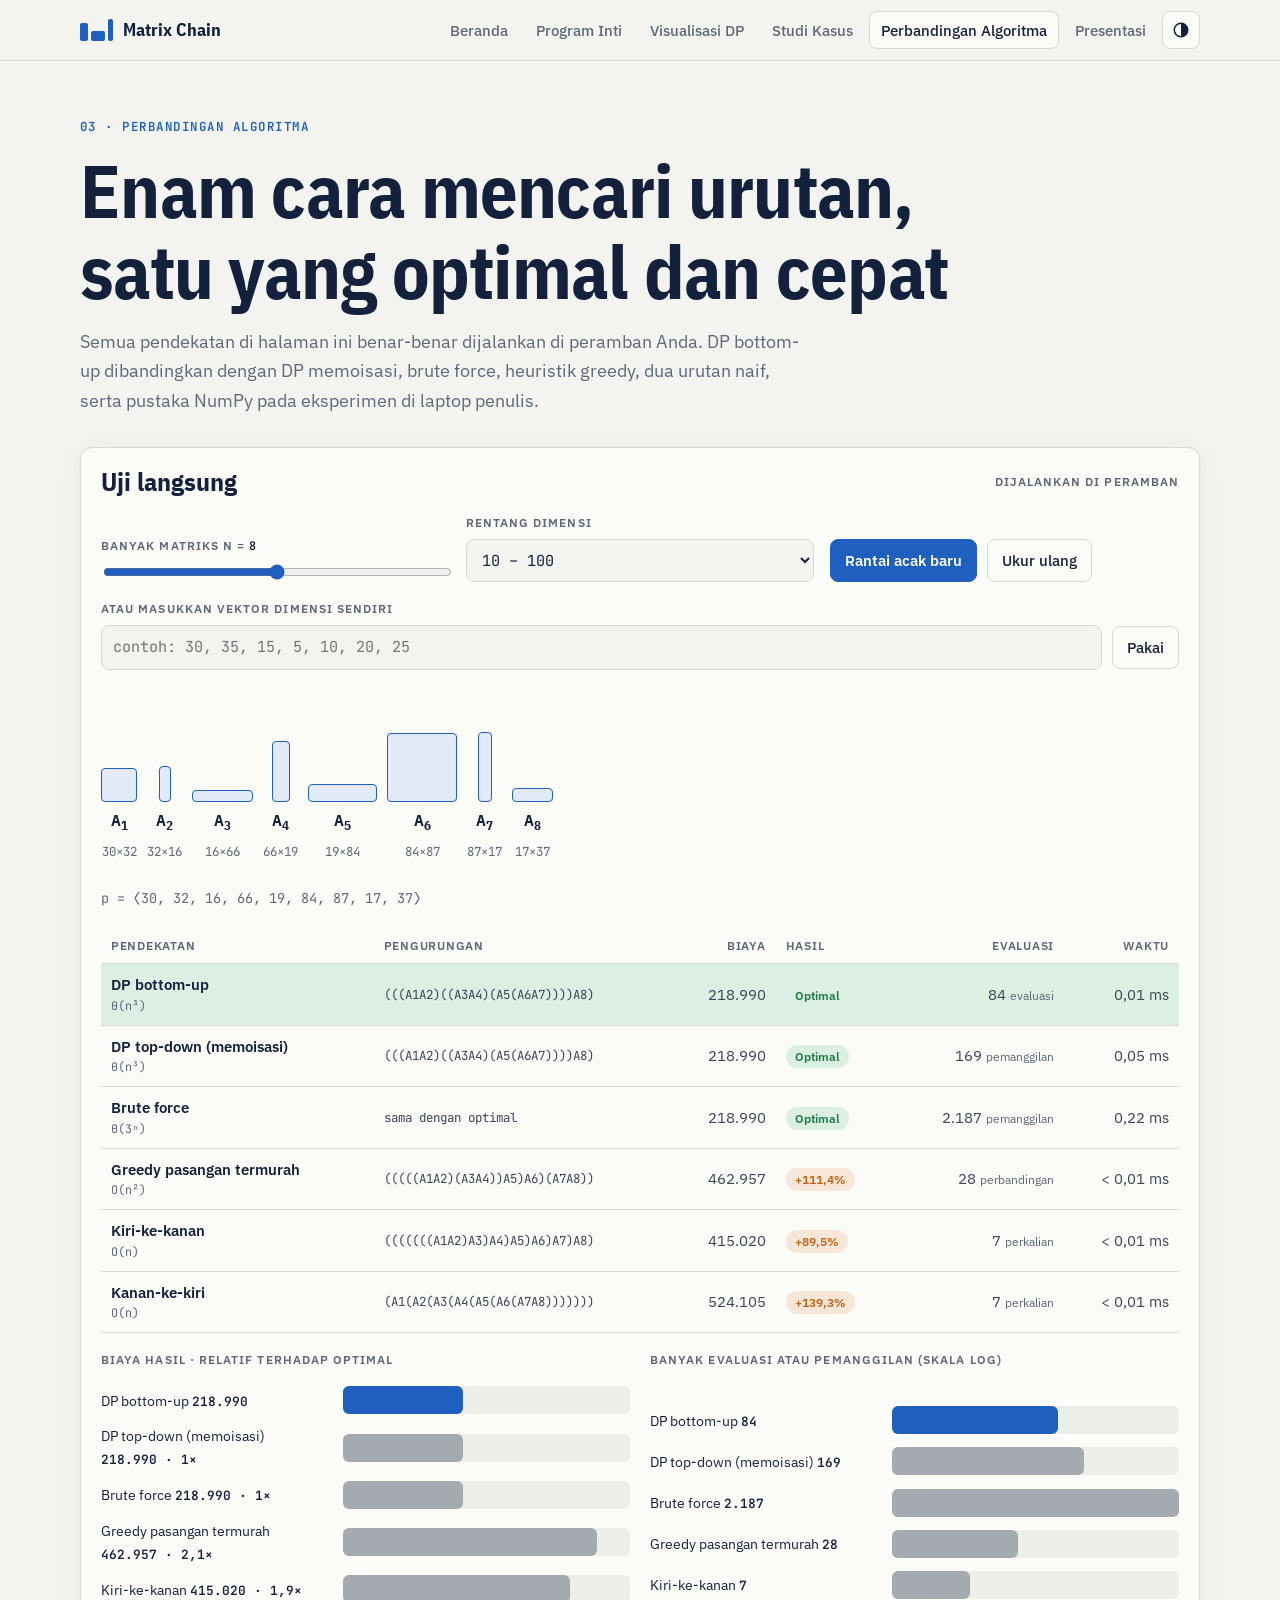
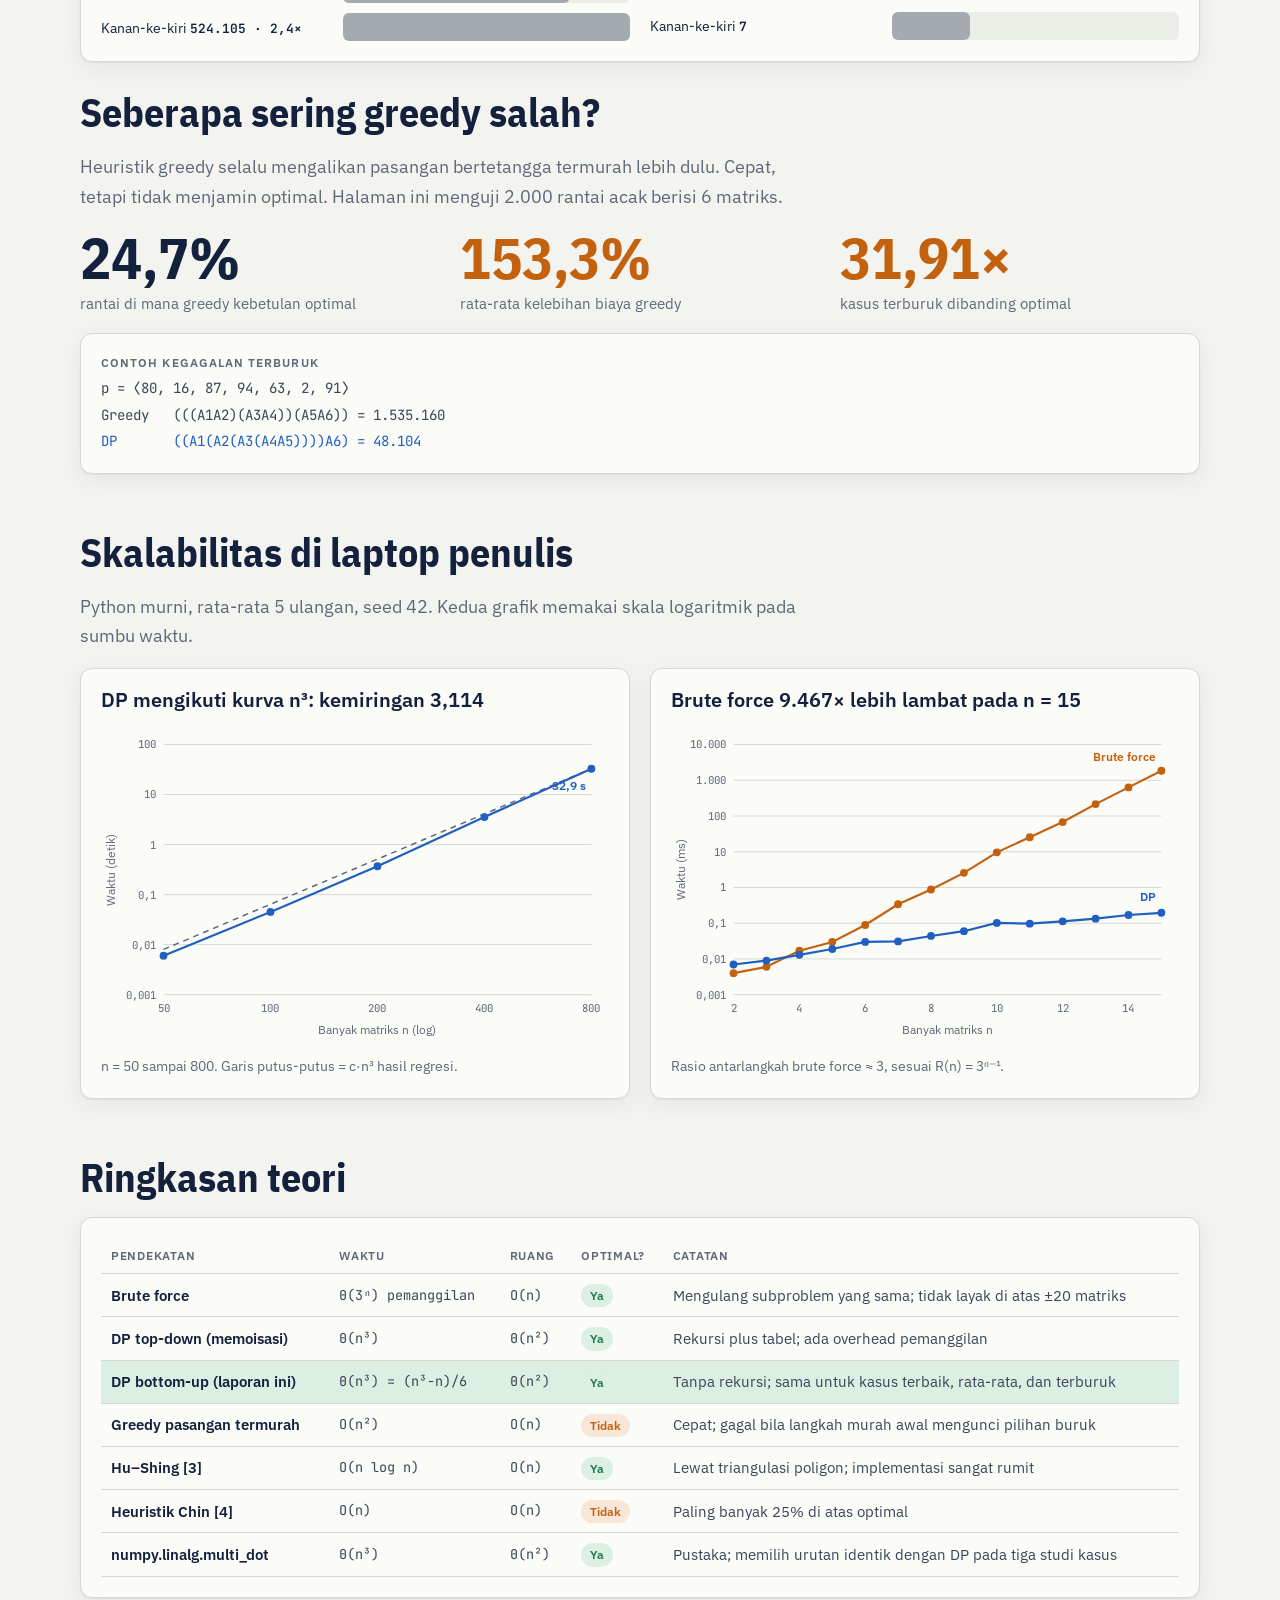
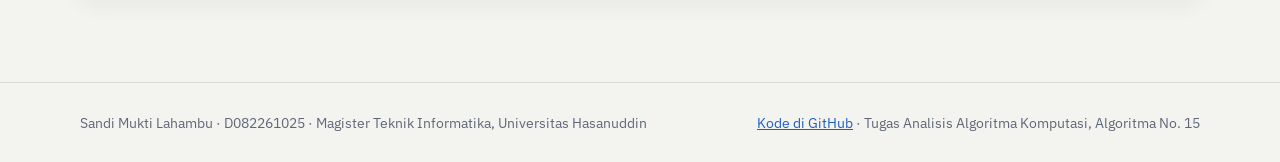
==== perbandingan.html @ c2e3f1bb "Add Matrix Chain Multiplication implementation and visualization - Implemented matrix_chain_order an" ====
<!doctype html>
<html lang="id">
<head>
<meta charset="utf-8">
<meta name="viewport" content="width=device-width, initial-scale=1, viewport-fit=cover">
<title>Perbandingan Algoritma MCM</title>
<link rel="preconnect" href="https://fonts.googleapis.com">
<link rel="stylesheet" href="https://fonts.googleapis.com/css2?family=IBM+Plex+Sans+Condensed:wght@600;700&family=IBM+Plex+Sans:wght@400;500;600&family=JetBrains+Mono:wght@400;600&display=swap">
<link rel="stylesheet" href="assets/style.css">
<script src="assets/algoritma.js"></script>
<script src="assets/mcm.js"></script>
<style>
.ctl{display:grid;grid-template-columns:repeat(auto-fit,minmax(min(100%,220px),1fr));gap:16px;align-items:end}
.ctl output{font-family:var(--font-mono);color:var(--ink);font-weight:600}
.algo-name{font-weight:600;color:var(--ink)}
.algo-name small{display:block;font-weight:400;color:var(--muted);font-family:var(--font-mono);font-size:.74rem}
.chart svg{width:100%;height:auto;display:block}
.greedy-ex{font-family:var(--font-mono);font-size:.88rem;display:grid;gap:4px}
</style>
</head>
<body data-page="perbandingan">
<main class="wrap">
  <header class="page-head">
    <p class="eyebrow">03 · Perbandingan algoritma</p>
    <h1>Enam cara mencari urutan, satu yang optimal dan cepat</h1>
    <p class="lead">Semua pendekatan di halaman ini benar-benar dijalankan di peramban Anda. DP bottom-up dibandingkan dengan DP memoisasi, brute force, heuristik greedy, dua urutan naif, serta pustaka NumPy pada eksperimen di laptop penulis.</p>
  </header>

  <section class="panel stack" style="gap:18px" aria-labelledby="runTitle">
    <div class="row" style="justify-content:space-between"><h2 id="runTitle" style="font-size:1.6rem">Uji langsung</h2><span class="label">dijalankan di peramban</span></div>
    <div class="ctl">
      <label class="field"><span class="label">Banyak matriks n = <output id="nOut">8</output></span><input type="range" id="n" min="2" max="14" value="8"></label>
      <label class="field"><span class="label">Rentang dimensi</span>
        <select id="range"><option value="5,50">5 – 50</option><option value="10,100" selected>10 – 100</option><option value="2,1000">2 – 1.000 (sangat bervariasi)</option></select></label>
      <div class="row"><button class="btn primary" id="go">Rantai acak baru</button><button class="btn" id="rerun">Ukur ulang</button></div>
    </div>
    <label class="field"><span class="label">Atau masukkan vektor dimensi sendiri</span><div class="row" style="flex-wrap:nowrap"><input type="text" id="custom" placeholder="contoh: 30, 35, 15, 5, 10, 20, 25" spellcheck="false"><button class="btn" id="useCustom">Pakai</button></div></label>
    <div class="err" id="err" role="alert"></div>
    <div class="chainviz" id="chain"></div>
    <p class="mono muted" id="pText" style="font-size:.85rem"></p>
    <div class="tbl-wrap"><table class="data" id="res"></table></div>
    <div class="grid-2">
      <div class="stack"><span class="label">Biaya hasil · relatif terhadap optimal</span><div class="bars" id="bCost"></div></div>
      <div class="stack"><span class="label">Banyak evaluasi atau pemanggilan (skala log)</span><div class="bars" id="bOps"></div></div>
    </div>
  </section>

  <section class="block stack" style="gap:18px">
    <h2>Seberapa sering greedy salah?</h2>
    <p class="lead">Heuristik greedy selalu mengalikan pasangan bertetangga termurah lebih dulu. Cepat, tetapi tidak menjamin optimal. Halaman ini menguji 2.000 rantai acak berisi 6 matriks.</p>
    <div class="grid-3" id="gStats"></div>
    <div class="panel greedy-ex" id="gEx"></div>
  </section>

  <section class="block stack" style="gap:18px">
    <h2>Skalabilitas di laptop penulis</h2>
    <p class="lead">Python murni, rata-rata 5 ulangan, seed 42. Kedua grafik memakai skala logaritmik pada sumbu waktu.</p>
    <div class="grid-2">
      <div class="panel stack chart"><h3>DP mengikuti kurva n³: kemiringan 3,114</h3><div id="c1"></div><p class="muted" style="font-size:.85rem">n = 50 sampai 800. Garis putus-putus = c·n³ hasil regresi.</p></div>
      <div class="panel stack chart"><h3>Brute force 9.467× lebih lambat pada n = 15</h3><div id="c2"></div><p class="muted" style="font-size:.85rem">Rasio antarlangkah brute force ≈ 3, sesuai R(n) = 3ⁿ⁻¹.</p></div>
    </div>
  </section>

  <section class="block stack" style="gap:18px">
    <h2>Ringkasan teori</h2>
    <div class="panel tbl-wrap"><table class="data">
      <tr><th>Pendekatan</th><th>Waktu</th><th>Ruang</th><th>Optimal?</th><th>Catatan</th></tr>
      <tr><td class="algo-name">Brute force</td><td class="mono">Θ(3ⁿ) pemanggilan</td><td class="mono">O(n)</td><td><span class="pill ok">Ya</span></td><td>Mengulang subproblem yang sama; tidak layak di atas ±20 matriks</td></tr>
      <tr><td class="algo-name">DP top-down (memoisasi)</td><td class="mono">Θ(n³)</td><td class="mono">Θ(n²)</td><td><span class="pill ok">Ya</span></td><td>Rekursi plus tabel; ada overhead pemanggilan</td></tr>
      <tr class="best"><td class="algo-name">DP bottom-up (laporan ini)</td><td class="mono">Θ(n³) = (n³−n)/6</td><td class="mono">Θ(n²)</td><td><span class="pill ok">Ya</span></td><td>Tanpa rekursi; sama untuk kasus terbaik, rata-rata, dan terburuk</td></tr>
      <tr><td class="algo-name">Greedy pasangan termurah</td><td class="mono">O(n²)</td><td class="mono">O(n)</td><td><span class="pill bad">Tidak</span></td><td>Cepat; gagal bila langkah murah awal mengunci pilihan buruk</td></tr>
      <tr><td class="algo-name">Hu–Shing [3]</td><td class="mono">O(n log n)</td><td class="mono">O(n)</td><td><span class="pill ok">Ya</span></td><td>Lewat triangulasi poligon; implementasi sangat rumit</td></tr>
      <tr><td class="algo-name">Heuristik Chin [4]</td><td class="mono">O(n)</td><td class="mono">O(n)</td><td><span class="pill bad">Tidak</span></td><td>Paling banyak 25% di atas optimal</td></tr>
      <tr><td class="algo-name">numpy.linalg.multi_dot</td><td class="mono">Θ(n³)</td><td class="mono">Θ(n²)</td><td><span class="pill ok">Ya</span></td><td>Pustaka; memilih urutan identik dengan DP pada tiga studi kasus</td></tr>
    </table></div>
  </section>
</main>
<script>
(() => {
  const { $, fmt, rng, chainViz, matrixChainOrder, memoized, bruteForce, greedy, costBySplit, parensBySplit, splitLR, splitRL, parens, EXP1, EXP2 } = MCM;
  let seed = 7, p = [];
  const BF_MAX = 13;

  function timeIt(fn, budget = 25) {
    let t0 = performance.now(), out = fn(), once = performance.now() - t0;
    if (once >= budget) return { out, ms: once };
    const reps = Math.min(5000, Math.max(1, Math.ceil(budget / Math.max(once, 0.002))));
    t0 = performance.now(); for (let r = 0; r < reps; r++) fn();
    return { out, ms: (performance.now() - t0) / reps };
  }
  function makeChain() {
    const n = +$("#n").value, [lo, hi] = $("#range").value.split(",").map(Number), r = rng(seed * 7919 + n);
    p = Array.from({ length: n + 1 }, () => Math.round(Math.exp(Math.log(lo) + r() * (Math.log(hi) - Math.log(lo)))));
  }
  function run() {
    const n = p.length - 1;
    chainViz($("#chain"), p, { min: 12, max: 70 });
    $("#pText").textContent = `p = ⟨${p.join(", ")}⟩`;
    const dp = timeIt(() => matrixChainOrder(p)), opt = dp.out.cost;
    const rows = [
      { name: "DP bottom-up", cx: "Θ(n³)", ...pack(dp, parens(dp.out.s, 1, n), "evaluasi") },
      (() => { const r = timeIt(() => memoized(p)); return { name: "DP top-down (memoisasi)", cx: "Θ(n³)", ...pack(r, parens(r.out.s, 1, n), "pemanggilan") }; })(),
      n <= BF_MAX ? (() => { const r = timeIt(() => bruteForce(p), 40); return { name: "Brute force", cx: "Θ(3ⁿ)", ...pack(r, "sama dengan optimal", "pemanggilan") }; })()
                  : { name: "Brute force", cx: "Θ(3ⁿ)", skip: true },
      (() => { const r = timeIt(() => greedy(p)); return { name: "Greedy pasangan termurah", cx: "O(n²)", ...pack(r, r.out.paren, "perbandingan") }; })(),
      (() => { const r = timeIt(() => ({ cost: costBySplit(p, splitLR(n), 1, n), evals: n - 1 })); return { name: "Kiri-ke-kanan", cx: "O(n)", ...pack(r, parensBySplit(splitLR(n), 1, n), "perkalian") }; })(),
      (() => { const r = timeIt(() => ({ cost: costBySplit(p, splitRL(n), 1, n), evals: n - 1 })); return { name: "Kanan-ke-kiri", cx: "O(n)", ...pack(r, parensBySplit(splitRL(n), 1, n), "perkalian") }; })(),
    ];
    function pack(r, par, unit) { return { cost: r.out.cost, evals: r.out.evals, ms: r.ms, par, unit }; }
    const status = c => c === opt ? '<span class="pill ok">Optimal</span>' : `<span class="pill bad">+${fmt((c / opt - 1) * 100, 1)}%</span>`;
    $("#res").innerHTML = `<tr><th>Pendekatan</th><th>Pengurungan</th><th class="num">Biaya</th><th>Hasil</th><th class="num">Evaluasi</th><th class="num">Waktu</th></tr>` +
      rows.map(r => r.skip ? `<tr><td class="algo-name">${r.name}<small>${r.cx}</small></td><td colspan="5" class="muted">Dilewati untuk n &gt; ${BF_MAX}: butuh sekitar ${fmt(Math.pow(3, n - 1))} pemanggilan.</td></tr>`
        : `<tr${r.name === "DP bottom-up" ? ' class="best"' : ""}><td class="algo-name">${r.name}<small>${r.cx}</small></td><td class="mono" style="font-size:.78rem;word-break:break-all">${r.par}</td>
          <td class="num">${fmt(r.cost)}</td><td>${status(r.cost)}</td><td class="num">${fmt(r.evals)} <span class="muted" style="font-size:.75rem">${r.unit}</span></td><td class="num">${r.ms < 0.01 ? "&lt; 0,01" : fmt(r.ms, 2)} ms</td></tr>`).join("");
    const ok = rows.filter(r => !r.skip);
    MCM.bars($("#bCost"), ok.map(r => ({ u: r.name, cost: r.cost, opt: r.cost === opt && r.name === "DP bottom-up" })), "cost", "", 0);
    const lg = v => Math.log10(v + 1);
    $("#bOps").innerHTML = ok.map(r => { const w = lg(r.evals) / lg(Math.max(...ok.map(o => o.evals))) * 100;
      return `<div class="bar-row"><div class="bar-name"><span>${r.name} <b class="bar-num">${fmt(r.evals)}</b></span></div><div class="bar-track"><div class="bar-fill${r.name === "DP bottom-up" ? " opt" : ""}" style="width:${w}%"></div></div></div>`; }).join("");
  }

  $("#n").oninput = e => { $("#nOut").textContent = e.target.value; makeChain(); run(); };
  $("#range").onchange = () => { makeChain(); run(); };
  $("#go").onclick = () => { seed++; makeChain(); run(); };
  $("#rerun").onclick = run;
  $("#useCustom").onclick = () => {
    const nums = $("#custom").value.split(/[\s,;]+/).filter(Boolean).map(Number);
    if (nums.length < 3 || nums.length > 16 || nums.some(x => !Number.isInteger(x) || x < 1)) { $("#err").textContent = "Masukkan 3 sampai 16 bilangan bulat positif."; return; }
    $("#err").textContent = ""; p = nums; $("#n").value = Math.min(14, p.length - 1); $("#nOut").textContent = p.length - 1; run();
  };

  /* greedy: uji massal */
  (function greedyStudy() {
    const r = rng(2026), N = 2000; let okc = 0, sum = 0, worst = { e: 0 };
    for (let t = 0; t < N; t++) {
      const q = Array.from({ length: 7 }, () => 2 + Math.floor(r() * 99));
      const o = matrixChainOrder(q), g = greedy(q), e = g.cost / o.cost - 1;
      if (e === 0) okc++; sum += e;
      if (e > worst.e) worst = { e, q, o, g };
    }
    $("#gStats").innerHTML = `<div class="stat"><span class="num">${fmt(okc / N * 100, 1)}%</span><p>rantai di mana greedy kebetulan optimal</p></div>
      <div class="stat"><span class="num warm">${fmt(sum / N * 100, 1)}%</span><p>rata-rata kelebihan biaya greedy</p></div>
      <div class="stat"><span class="num warm">${fmt(worst.e + 1, 2)}×</span><p>kasus terburuk dibanding optimal</p></div>`;
    $("#gEx").innerHTML = `<span class="label" style="font-family:var(--font-body)">Contoh kegagalan terburuk</span>
      <span>p = ⟨${worst.q.join(", ")}⟩</span>
      <span>Greedy&nbsp;&nbsp;&nbsp;${worst.g.paren} = ${fmt(worst.g.cost)}</span>
      <span style="color:var(--accent)">DP&nbsp;&nbsp;&nbsp;&nbsp;&nbsp;&nbsp;&nbsp;${parens(worst.o.s, 1, 6)} = ${fmt(worst.o.cost)}</span>`;
  })();

  /* grafik skalabilitas (SVG tangan) */
  function logChart(el, series, opts) {
    const W = 520, H = 320, L = 64, R = 18, T = 18, B = 46;
    const xs = series.flatMap(s => s.pts.map(p => p[0])), ys = series.flatMap(s => s.pts.map(p => p[1]));
    const xlog = opts.xlog, x0 = Math.min(...xs), x1 = Math.max(...xs);
    const ylo = Math.floor(Math.log10(Math.min(...ys))), yhi = Math.ceil(Math.log10(Math.max(...ys)));
    const X = v => L + (xlog ? Math.log(v / x0) / Math.log(x1 / x0) : (v - x0) / (x1 - x0)) * (W - L - R);
    const Y = v => T + (yhi - Math.log10(v)) / (yhi - ylo) * (H - T - B);
    let g = "";
    for (let e = ylo; e <= yhi; e++) g += `<line x1="${L}" x2="${W - R}" y1="${Y(10 ** e)}" y2="${Y(10 ** e)}" stroke="var(--line)"/><text x="${L - 8}" y="${Y(10 ** e) + 4}" text-anchor="end" font-size="11" fill="var(--muted)" font-family="JetBrains Mono,monospace">${fmt(10 ** e, 3)}</text>`;
    opts.xt.forEach(v => g += `<text x="${X(v)}" y="${H - B + 18}" text-anchor="middle" font-size="11" fill="var(--muted)" font-family="JetBrains Mono,monospace">${v}</text>`);
    g += `<text x="${(L + W - R) / 2}" y="${H - 6}" text-anchor="middle" font-size="12" fill="var(--muted)" font-family="IBM Plex Sans,sans-serif">${opts.xl}</text>`;
    g += `<text transform="translate(14 ${(T + H - B) / 2}) rotate(-90)" text-anchor="middle" font-size="12" fill="var(--muted)" font-family="IBM Plex Sans,sans-serif">${opts.yl}</text>`;
    series.forEach(s => {
      const d = s.pts.map((p, i) => `${i ? "L" : "M"}${X(p[0]).toFixed(1)},${Y(p[1]).toFixed(1)}`).join("");
      g += `<path d="${d}" fill="none" stroke="${s.color}" stroke-width="${s.w || 2.2}" ${s.dash ? 'stroke-dasharray="6 5"' : ""}/>`;
      if (!s.noDots) s.pts.forEach(p => g += `<circle cx="${X(p[0])}" cy="${Y(p[1])}" r="4" fill="${s.color}"><title>${s.name}: n = ${p[0]}, ${fmt(p[1], 3)} ${opts.unit}</title></circle>`);
      const last = s.pts[s.pts.length - 1];
      if (s.label) g += `<text x="${X(last[0]) - 6}" y="${Y(last[1]) + (s.dy || -10)}" text-anchor="end" font-size="12" font-weight="600" fill="${s.color}" font-family="IBM Plex Sans,sans-serif">${s.label}</text>`;
    });
    el.innerHTML = `<svg viewBox="0 0 ${W} ${H}" role="img" aria-label="${opts.aria}">${g}</svg>`;
  }
  function charts() {
    const c = EXP1.reduce((a, r) => a + r.t * r.n ** 3, 0) / EXP1.reduce((a, r) => a + r.n ** 6, 0);
    const curve = Array.from({ length: 30 }, (_, i) => { const n = 50 * Math.pow(16, i / 29); return [n, c * n ** 3]; });
    logChart($("#c1"), [
      { name: "c·n³", pts: curve, color: "var(--muted)", dash: true, noDots: true, w: 1.5 },
      { name: "Pengukuran", pts: EXP1.map(r => [r.n, r.t]), color: "var(--accent)", label: "32,9 s", dy: 22 },
    ], { xlog: true, xt: [50, 100, 200, 400, 800], xl: "Banyak matriks n (log)", yl: "Waktu (detik)", unit: "s", aria: "Waktu DP terhadap n, skala log-log" });
    logChart($("#c2"), [
      { name: "Brute force", pts: EXP2.map(r => [r.n, r.bf]), color: "var(--warm)", label: "Brute force" },
      { name: "DP", pts: EXP2.map(r => [r.n, r.dp]), color: "var(--accent)", label: "DP", dy: -12 },
    ], { xlog: false, xt: [2, 4, 6, 8, 10, 12, 14], xl: "Banyak matriks n", yl: "Waktu (ms)", unit: "ms", aria: "Waktu DP dan brute force terhadap n" });
  }

  makeChain(); run(); charts();
})();
</script>
</body>
</html>
---- assets/style.css ----
/* Situs MCM — lembar kerja matriks: navigasi atas, isi satu kolom lebar, kartu hanya untuk objek yang bisa dioperasikan */
:root{
  --bg:#F3F4EF; --surface:#FBFBF8; --surface-2:#ECEEE8; --ink:#14213D; --text:#3A4557; --muted:#5E6878;
  --line:#D6DAD2; --accent:#1F5FBF; --accent-soft:#E2EAF8; --warm:#C4610E; --warm-soft:#F8E7D8;
  --good:#1D7A4A; --good-soft:#DCEFE3; --code-bg:#14213D; --code-ink:#E3E8F0;
  --font-display:"IBM Plex Sans Condensed","Arial Narrow",Arial,sans-serif;
  --font-body:"IBM Plex Sans",Arial,sans-serif;
  --font-mono:"JetBrains Mono","Cascadia Mono",Consolas,monospace;
  --radius:12px; --shadow:0 1px 2px rgba(20,33,61,.06),0 6px 24px rgba(20,33,61,.06);
  color-scheme:light;
}
@media (prefers-color-scheme: dark){:root:not([data-theme="light"]){
  --bg:#0E1524; --surface:#162034; --surface-2:#1C2840; --ink:#EEF2F8; --text:#C9D2DF; --muted:#94A0B4;
  --line:#2A3650; --accent:#78A9F0; --accent-soft:#1D2E4B; --warm:#F0A35C; --warm-soft:#3A2A1C;
  --good:#5CC38C; --good-soft:#173326; --code-bg:#0A101C; --code-ink:#D9E1EE;
  --shadow:0 1px 2px rgba(0,0,0,.3),0 6px 24px rgba(0,0,0,.25); color-scheme:dark}}
:root[data-theme="dark"]{
  --bg:#0E1524; --surface:#162034; --surface-2:#1C2840; --ink:#EEF2F8; --text:#C9D2DF; --muted:#94A0B4;
  --line:#2A3650; --accent:#78A9F0; --accent-soft:#1D2E4B; --warm:#F0A35C; --warm-soft:#3A2A1C;
  --good:#5CC38C; --good-soft:#173326; --code-bg:#0A101C; --code-ink:#D9E1EE;
  --shadow:0 1px 2px rgba(0,0,0,.3),0 6px 24px rgba(0,0,0,.25); color-scheme:dark}

*{box-sizing:border-box}
html{scroll-behavior:smooth}
body{margin:0;background:var(--bg);color:var(--text);font-family:var(--font-body);font-size:16px;line-height:1.6}
a{color:var(--accent)}
img{max-width:100%}
code,.mono{font-family:var(--font-mono);font-size:.92em}
h1,h2,h3{color:var(--ink);font-family:var(--font-display);line-height:1.1;text-wrap:balance;margin:0}
h1{font-size:clamp(2.4rem,6vw,4.6rem);font-weight:700;letter-spacing:-.01em}
h2{font-size:clamp(1.7rem,3.4vw,2.5rem);font-weight:700}
h3{font-size:1.25rem;font-weight:600;font-family:var(--font-body)}
p{margin:0}
.wrap{max-width:1160px;margin:0 auto;padding-inline:20px}
.eyebrow{font-family:var(--font-mono);font-size:.78rem;letter-spacing:.12em;text-transform:uppercase;color:var(--accent);font-weight:600}
.lead{font-size:1.15rem;color:var(--muted);max-width:66ch}
.muted{color:var(--muted)}
.stack{display:grid;gap:16px;grid-template-columns:minmax(0,1fr)}
.stack>*{min-width:0}
:focus-visible{outline:2px solid var(--accent);outline-offset:2px}

/* navigasi */
.site-header{position:sticky;top:env(safe-area-inset-top,0px);z-index:20;background:color-mix(in srgb,var(--bg) 88%,transparent);backdrop-filter:blur(10px);border-bottom:1px solid var(--line)}
.nav{display:flex;align-items:center;gap:20px;min-height:60px;flex-wrap:wrap;padding-block:8px}
.brand{display:flex;align-items:center;gap:10px;text-decoration:none;color:var(--ink);font-family:var(--font-display);font-weight:700;font-size:1.15rem;white-space:nowrap}
.brand-mark{display:flex;gap:3px;align-items:flex-end}
.brand-mark i{display:block;background:var(--accent);border-radius:2px}
.nav-links{display:flex;gap:4px;flex-wrap:wrap;margin-left:auto;align-items:center}
.nav-links a{text-decoration:none;color:var(--muted);font-weight:500;font-size:.95rem;padding:7px 12px;border-radius:8px}
.nav-links a:hover{color:var(--ink);background:var(--surface-2)}
.nav-links a[aria-current="page"]{color:var(--ink);background:var(--surface);box-shadow:inset 0 0 0 1px var(--line)}
.theme-btn{border:1px solid var(--line);background:var(--surface);color:var(--ink);border-radius:8px;width:38px;height:38px;cursor:pointer;display:inline-grid;place-items:center;padding:0}
@media (max-width:760px){.nav-links{margin-left:0;width:100%;overflow-x:auto;flex-wrap:nowrap}.nav-links a{white-space:nowrap}}

/* bagian halaman */
.page-head{padding-block:56px 32px;display:grid;gap:14px}
section.block{padding-block:28px}
.panel{background:var(--surface);border:1px solid var(--line);border-radius:var(--radius);padding:20px;min-width:0;box-shadow:var(--shadow)}
.grid-2{display:grid;grid-template-columns:repeat(auto-fit,minmax(min(100%,440px),1fr));gap:20px}
.grid-3{display:grid;grid-template-columns:repeat(auto-fit,minmax(min(100%,280px),1fr));gap:20px}
.grid-2>*,.grid-3>*{min-width:0}

/* tombol & masukan */
.btn{font:inherit;font-size:.92rem;font-weight:500;padding:9px 14px;border-radius:8px;border:1px solid var(--line);background:var(--surface);color:var(--ink);cursor:pointer;text-decoration:none;display:inline-flex;align-items:center;gap:6px}
.btn:hover{border-color:var(--accent)}
.btn.primary{background:var(--accent);border-color:var(--accent);color:var(--surface);font-weight:600}
.btn[aria-pressed="true"]{background:var(--ink);color:var(--bg);border-color:var(--ink)}
.btn:disabled{opacity:.45;cursor:not-allowed}
.row{display:flex;flex-wrap:wrap;gap:10px;align-items:center}
label.field{display:grid;gap:6px;min-width:0;flex:1 1 240px}
.label{font-size:.74rem;text-transform:uppercase;letter-spacing:.09em;color:var(--muted);font-weight:600}
input[type=text],input[type=number],select{font:inherit;font-family:var(--font-mono);font-size:.95rem;padding:9px 11px;border:1px solid var(--line);border-radius:8px;background:var(--bg);color:var(--ink);width:100%}
input[type=range]{accent-color:var(--accent);width:100%}
.err{color:var(--warm);font-size:.88rem;min-height:1.3em}

/* angka besar */
.stat{display:grid;gap:4px}
.stat .num{font-family:var(--font-display);font-weight:700;font-size:clamp(2.4rem,5vw,3.6rem);line-height:1;color:var(--ink);font-variant-numeric:tabular-nums}
.stat .num.blue{color:var(--accent)} .stat .num.warm{color:var(--warm)}
.stat p{color:var(--muted);font-size:.95rem}

/* matriks proporsional */
.chainviz{display:flex;align-items:flex-end;gap:10px;flex-wrap:wrap;padding-block:8px}
.mx{display:grid;gap:6px;justify-items:center}
.mx .box{background:var(--accent-soft);border:1.5px solid var(--accent);border-radius:4px;transition:background .3s,border-color .3s,transform .3s}
.mx .box.hot{background:var(--warm-soft);border-color:var(--warm)}
.mx .box.done{background:var(--good-soft);border-color:var(--good)}
.mx span{font-family:var(--font-mono);font-size:.78rem;color:var(--muted);white-space:nowrap}
.mx b{font-family:var(--font-display);color:var(--ink)}

/* tabel */
.tbl-wrap{overflow-x:auto}
table.data{border-collapse:collapse;width:100%;font-size:.92rem;font-variant-numeric:tabular-nums}
table.data th{text-align:left;color:var(--muted);font-weight:600;font-size:.76rem;text-transform:uppercase;letter-spacing:.06em;padding:8px 10px;border-bottom:1.5px solid var(--line)}
table.data td{padding:9px 10px;border-bottom:1px solid var(--line)}
table.data td.num,table.data th.num{text-align:right}
table.data tr.best td{background:var(--good-soft)}
.pill{display:inline-block;font-size:.75rem;font-weight:600;padding:2px 9px;border-radius:99px;white-space:nowrap}
.pill.ok{background:var(--good-soft);color:var(--good)}
.pill.bad{background:var(--warm-soft);color:var(--warm)}
.pill.na{background:var(--surface-2);color:var(--muted)}

/* batang */
.bars{display:grid;gap:10px}
.bar-row{display:grid;grid-template-columns:minmax(150px,230px) 1fr;gap:12px;align-items:center}
.bar-num{font-family:var(--font-mono);font-size:.8rem;font-weight:600;color:var(--ink);white-space:nowrap}
.bar-name{display:grid;font-size:.9rem;color:var(--ink);min-width:0}
.bar-name code{font-size:.72rem;color:var(--muted);word-break:break-all}
.bar-track{position:relative;height:28px;background:var(--surface-2);border-radius:6px;min-width:0}
.bar-fill{height:100%;border-radius:6px;background:var(--muted);opacity:.5;min-width:3px;transition:width .5s}
.bar-fill.opt{background:var(--accent);opacity:1}
.bar-val{position:absolute;top:50%;transform:translateY(-50%);font-family:var(--font-mono);font-size:.78rem;white-space:nowrap;color:var(--ink)}
@media (max-width:620px){.bar-row{grid-template-columns:1fr;gap:4px}}

/* kartu tautan beranda */
.card-link{display:grid;gap:10px;text-decoration:none;color:inherit;background:var(--surface);border:1px solid var(--line);border-radius:var(--radius);padding:24px;transition:border-color .2s,transform .2s}
.card-link:hover{border-color:var(--accent);transform:translateY(-2px)}
.card-link h3{font-family:var(--font-display);font-size:1.5rem}
.card-link .go{font-family:var(--font-mono);font-size:.82rem;color:var(--accent)}

/* kode */
pre.code{background:var(--code-bg);color:var(--code-ink);border-radius:var(--radius);padding:18px 20px;overflow-x:auto;font-family:var(--font-mono);font-size:.86rem;line-height:1.6;margin:0}
pre.code .k{color:#8FB3E8} pre.code .w{color:#F0A35C} pre.code .c{color:#7E8BA3}

.site-footer{border-top:1px solid var(--line);margin-top:56px;padding-block:28px;color:var(--muted);font-size:.9rem}
.site-footer .row{justify-content:space-between}
@media (prefers-reduced-motion: reduce){*{transition:none!important;animation:none!important;scroll-behavior:auto!important}}
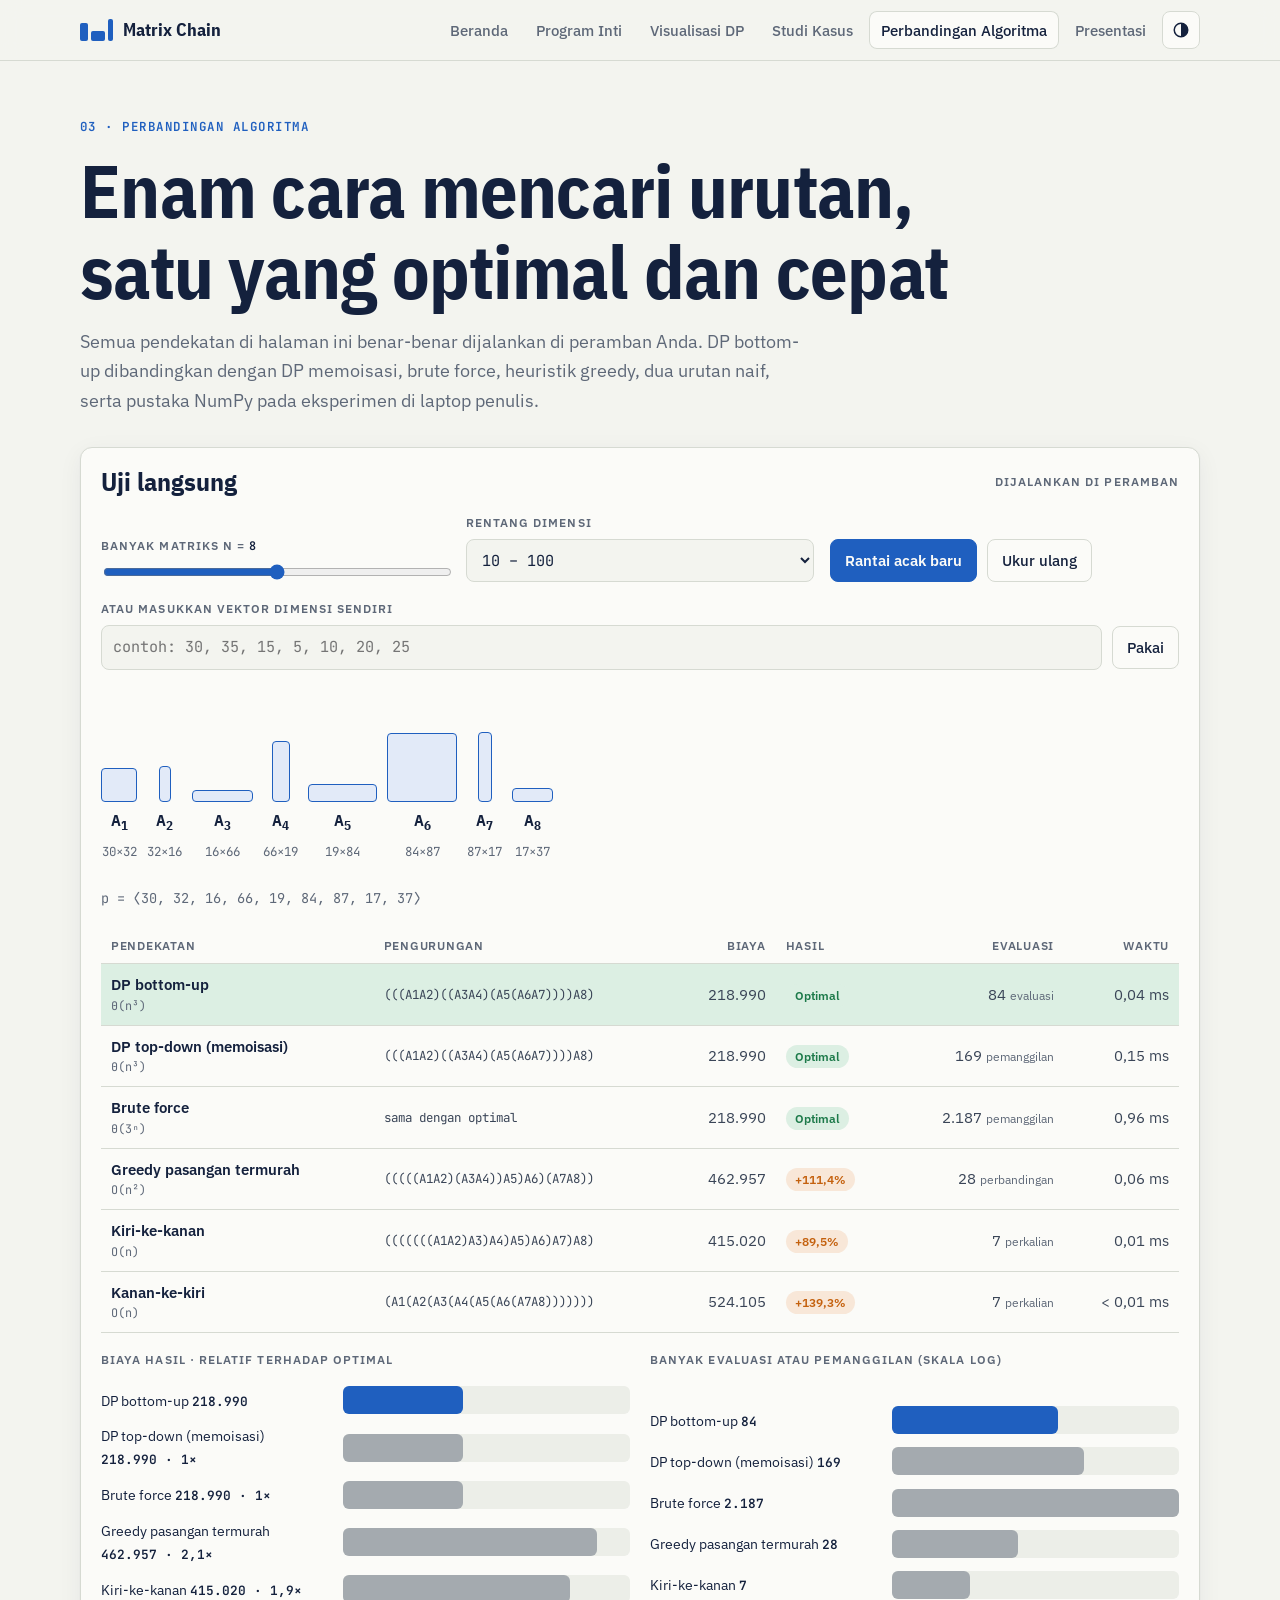
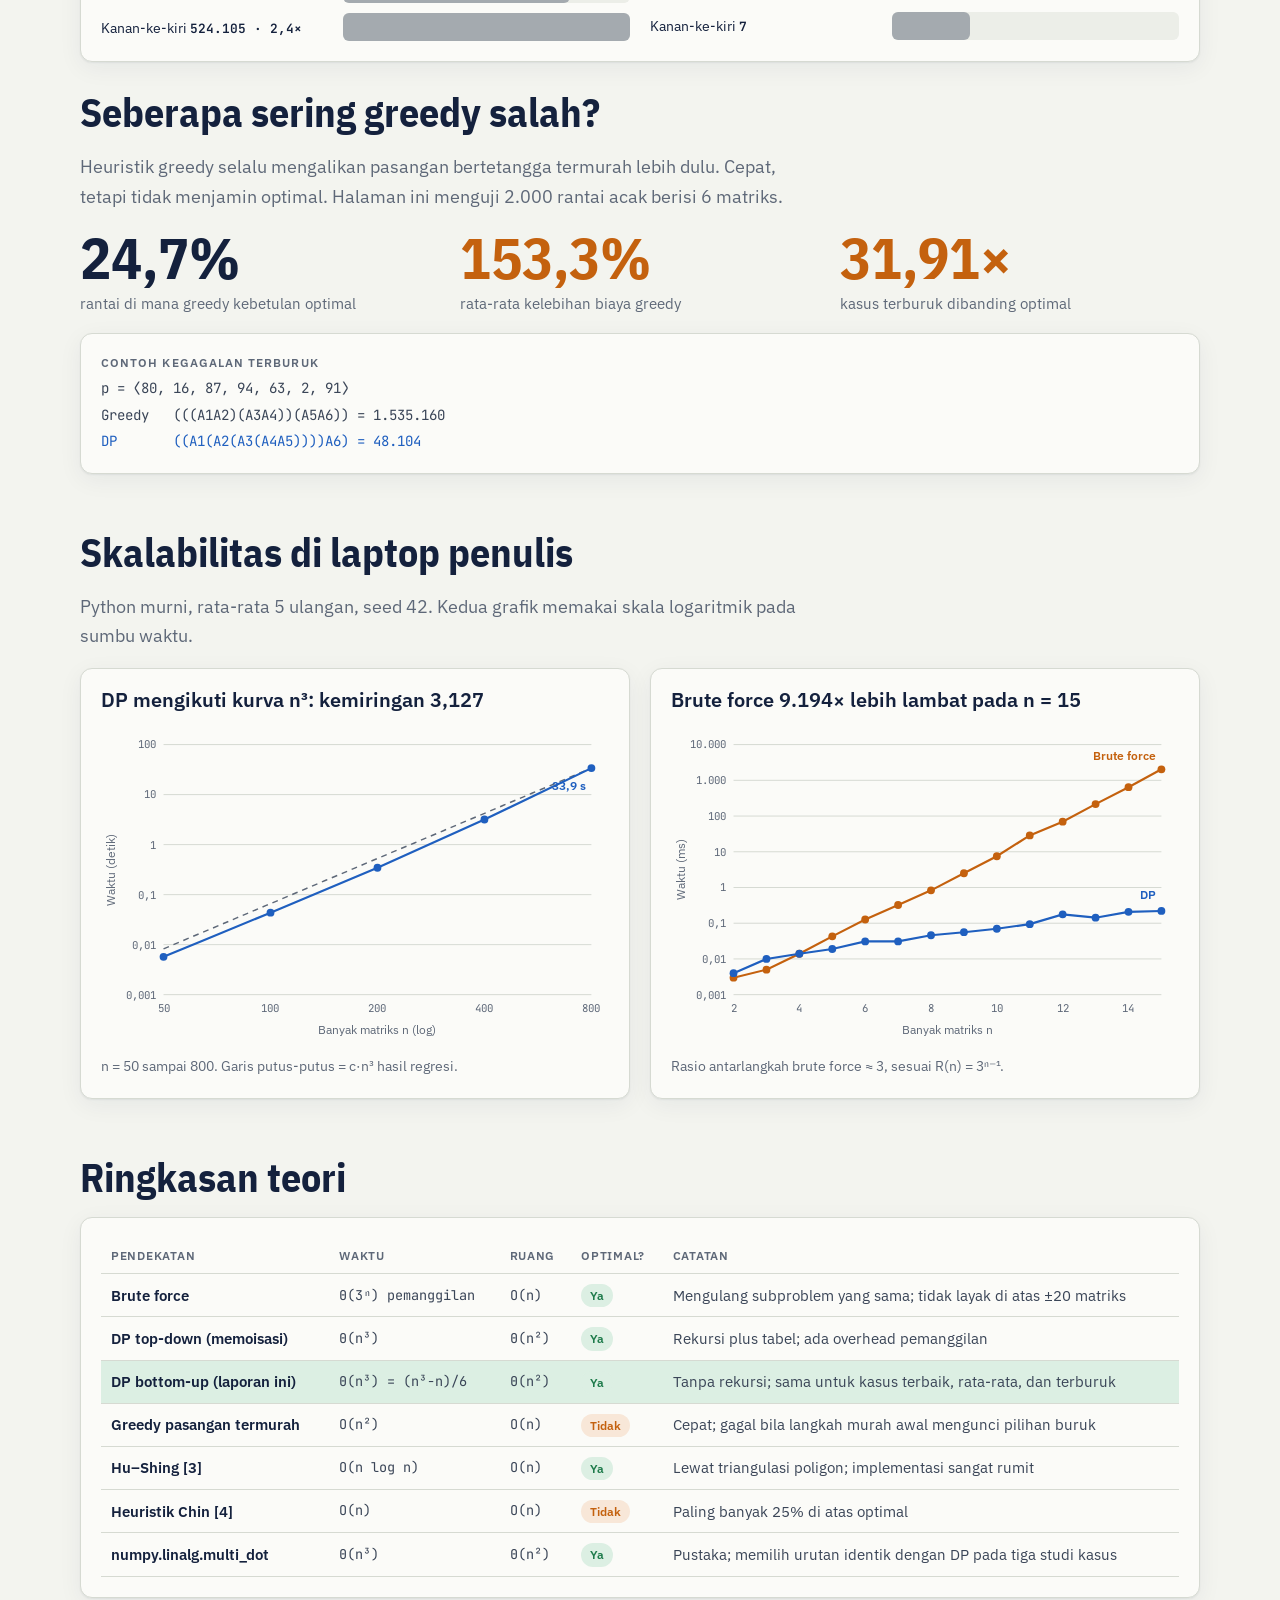
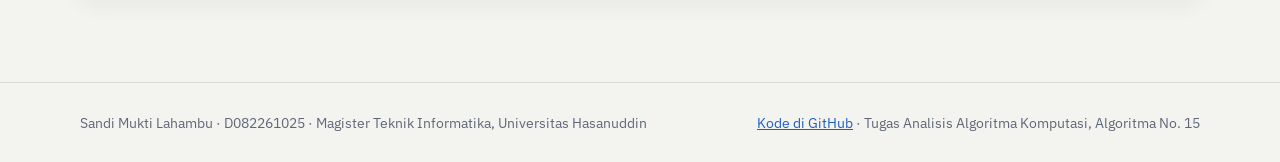
==== commit 47ae5cd9: "Update performance data and visualizations for matrix chain multiplication experiments - Revised exe" ====
--- a/perbandingan.html
+++ b/perbandingan.html
@@ -56,8 +56,8 @@
     <h2>Skalabilitas di laptop penulis</h2>
     <p class="lead">Python murni, rata-rata 5 ulangan, seed 42. Kedua grafik memakai skala logaritmik pada sumbu waktu.</p>
     <div class="grid-2">
-      <div class="panel stack chart"><h3>DP mengikuti kurva n³: kemiringan 3,114</h3><div id="c1"></div><p class="muted" style="font-size:.85rem">n = 50 sampai 800. Garis putus-putus = c·n³ hasil regresi.</p></div>
-      <div class="panel stack chart"><h3>Brute force 9.467× lebih lambat pada n = 15</h3><div id="c2"></div><p class="muted" style="font-size:.85rem">Rasio antarlangkah brute force ≈ 3, sesuai R(n) = 3ⁿ⁻¹.</p></div>
+      <div class="panel stack chart"><h3>DP mengikuti kurva n³: kemiringan 3,127</h3><div id="c1"></div><p class="muted" style="font-size:.85rem">n = 50 sampai 800. Garis putus-putus = c·n³ hasil regresi.</p></div>
+      <div class="panel stack chart"><h3>Brute force 9.194× lebih lambat pada n = 15</h3><div id="c2"></div><p class="muted" style="font-size:.85rem">Rasio antarlangkah brute force ≈ 3, sesuai R(n) = 3ⁿ⁻¹.</p></div>
     </div>
   </section>
 
@@ -174,7 +174,7 @@
     const curve = Array.from({ length: 30 }, (_, i) => { const n = 50 * Math.pow(16, i / 29); return [n, c * n ** 3]; });
     logChart($("#c1"), [
       { name: "c·n³", pts: curve, color: "var(--muted)", dash: true, noDots: true, w: 1.5 },
-      { name: "Pengukuran", pts: EXP1.map(r => [r.n, r.t]), color: "var(--accent)", label: "32,9 s", dy: 22 },
+      { name: "Pengukuran", pts: EXP1.map(r => [r.n, r.t]), color: "var(--accent)", label: "33,9 s", dy: 22 },
     ], { xlog: true, xt: [50, 100, 200, 400, 800], xl: "Banyak matriks n (log)", yl: "Waktu (detik)", unit: "s", aria: "Waktu DP terhadap n, skala log-log" });
     logChart($("#c2"), [
       { name: "Brute force", pts: EXP2.map(r => [r.n, r.bf]), color: "var(--warm)", label: "Brute force" },
